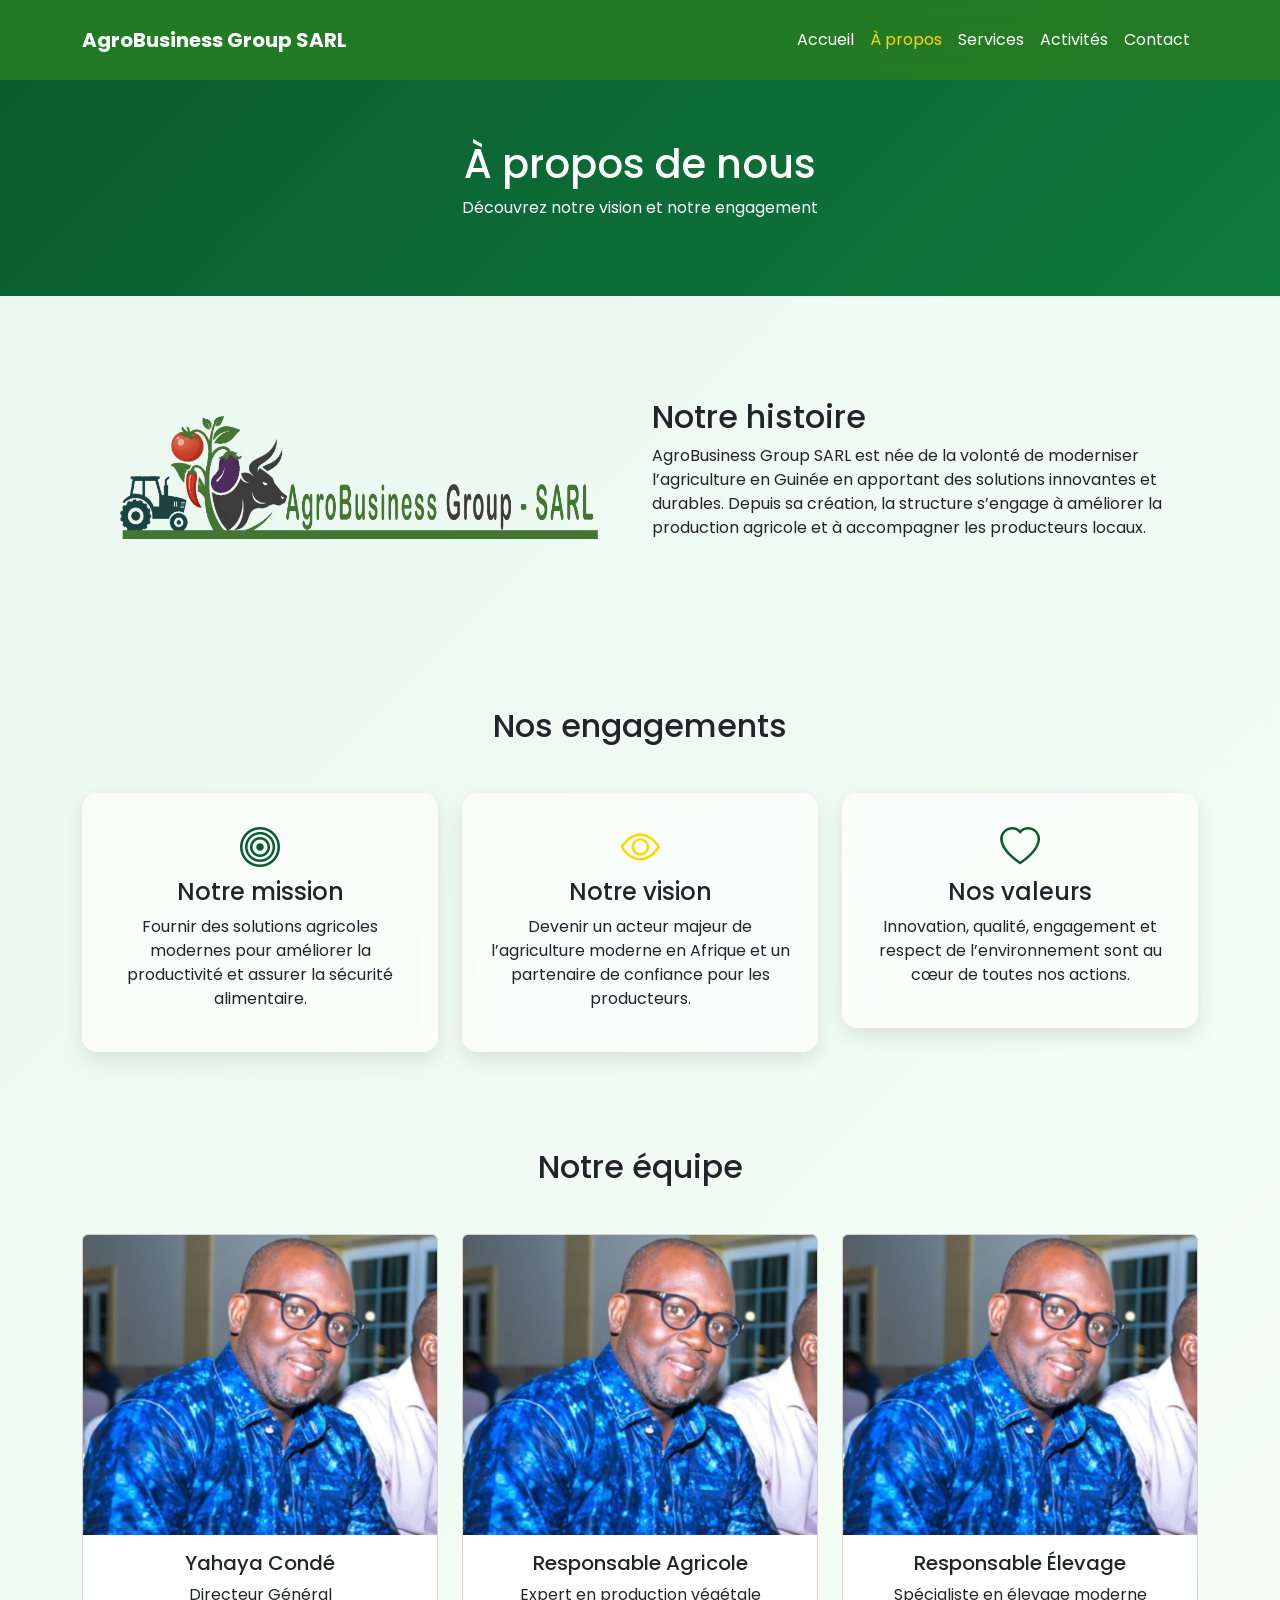
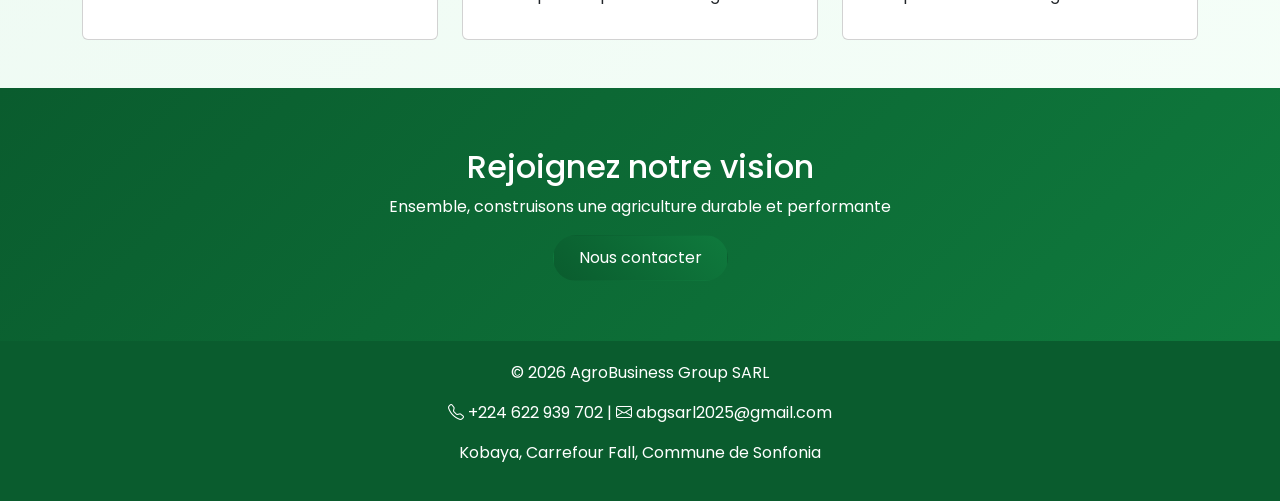
==== about.html @ b9b8d91e "Premier commit" ====
<!DOCTYPE html>
<html lang="fr">
<head>
    <meta charset="UTF-8">
    <meta name="viewport" content="width=device-width, initial-scale=1.0">
    <title>À propos - AgroBusiness Group SARL</title>

    <!-- Bootstrap -->
    <link href="https://cdn.jsdelivr.net/npm/bootstrap@5.3.3/dist/css/bootstrap.min.css" rel="stylesheet">

    <!-- Bootstrap Icons -->
    <link href="https://cdn.jsdelivr.net/npm/bootstrap-icons@1.11.3/font/bootstrap-icons.css" rel="stylesheet">

    <!-- Font -->
    <link href="https://fonts.googleapis.com/css2?family=Poppins&display=swap" rel="stylesheet">

    <!-- CSS -->
    <link rel="stylesheet" href="css/style.css">
</head>

<body class="bg-light-green">

<!-- navbar -->
<nav class="navbar navbar-expand-lg fixed-top navbar-custom">
    <div class="container">

        <a class="navbar-brand fw-bold text-white" href="index.html">
            AgroBusiness Group SARL
        </a>

        <button class="navbar-toggler" type="button" data-bs-toggle="collapse" data-bs-target="#menu">
            <span class="navbar-toggler-icon"></span>
        </button>

        <div class="collapse navbar-collapse" id="menu">
            <ul class="navbar-nav ms-auto">

                <li class="nav-item">
                    <a class="nav-link" href="index.html">Accueil</a>
                </li>

                <li class="nav-item">
                    <a class="nav-link active" href="about.html">À propos</a>
                </li>

                <li class="nav-item">
                    <a class="nav-link" href="services.html">Services</a>
                </li>

                <li class="nav-item">
                    <a class="nav-link" href="activities.html">Activités</a>
                </li>

                <li class="nav-item">
                    <a class="nav-link" href="contact.html">Contact</a>
                </li>

            </ul>
        </div>

    </div>
</nav>

<!-- main -->
<main>

    <!-- header -->
    <section class="page-header text-center">

        <h1>À propos de nous</h1>
        <p>Découvrez notre vision et notre engagement</p>

    </section>

    <!-- histoire -->
    <section class="container py-5">

        <div class="row align-items-center">

            <div class="col-md-6">
                <img src="assets/images/about.png" class="img-fluid rounded" alt="">
            </div>

            <div class="col-md-6">
                <h2>Notre histoire</h2>
                <p>
                    AgroBusiness Group SARL est née de la volonté de moderniser l’agriculture
                    en Guinée en apportant des solutions innovantes et durables.
                    Depuis sa création, la structure s’engage à améliorer la production agricole
                    et à accompagner les producteurs locaux.
                </p>
            </div>

        </div>

    </section>

    <!-- mission vision valeurs -->
    <section class="container py-5 text-center">

        <h2 class="mb-5">Nos engagements</h2>

        <div class="row">

            <div class="col-md-4">
                <div class="custom-card">
                    <i class="bi bi-bullseye icon-green"></i>
                    <h4>Notre mission</h4>
                    <p>
                        Fournir des solutions agricoles modernes pour améliorer la productivité
                        et assurer la sécurité alimentaire.
                    </p>
                </div>
            </div>

            <div class="col-md-4">
                <div class="custom-card">
                    <i class="bi bi-eye icon-yellow"></i>
                    <h4>Notre vision</h4>
                    <p>
                        Devenir un acteur majeur de l’agriculture moderne en Afrique
                        et un partenaire de confiance pour les producteurs.
                    </p>
                </div>
            </div>

            <div class="col-md-4">
                <div class="custom-card">
                    <i class="bi bi-heart icon-green"></i>
                    <h4>Nos valeurs</h4>
                    <p>
                        Innovation, qualité, engagement et respect de l’environnement
                        sont au cœur de toutes nos actions.
                    </p>
                </div>
            </div>

        </div>

    </section>

    <!-- equipe -->
    <section class="container py-5">

        <h2 class="text-center mb-5">Notre équipe</h2>

        <div class="row text-center">

            <div class="col-md-4">
                <div class="card team-card">
                    <img src="assets/images/directeur.jpg" class="card-img-top" alt="">
                    <div class="card-body">
                        <h5>Yahaya Condé</h5>
                        <p>Directeur Général</p>
                    </div>
                </div>
            </div>

            <div class="col-md-4">
                <div class="card team-card">
                    <img src="assets/images/equipe1.jpg" class="card-img-top" alt="">
                    <div class="card-body">
                        <h5>Responsable Agricole</h5>
                        <p>Expert en production végétale</p>
                    </div>
                </div>
            </div>

            <div class="col-md-4">
                <div class="card team-card">
                    <img src="assets/images/equipe2.jpg" class="card-img-top" alt="">
                    <div class="card-body">
                        <h5>Responsable Élevage</h5>
                        <p>Spécialiste en élevage moderne</p>
                    </div>
                </div>
            </div>

        </div>

    </section>

    <!-- call to action -->
    <section class="cta-section text-center">

        <h2>Rejoignez notre vision</h2>
        <p>Ensemble, construisons une agriculture durable et performante</p>

        <a href="contact.html" class="btn btn-custom">Nous contacter</a>

    </section>

</main>

<!-- footer -->
<footer class="footer-custom text-center">

    <p>© 2026 AgroBusiness Group SARL</p>

    <p>
        <i class="bi bi-telephone"></i> +224 622 939 702 |
        <i class="bi bi-envelope"></i> abgsarl2025@gmail.com
    </p>

    <p>Kobaya, Carrefour Fall, Commune de Sonfonia</p>

</footer>

<!-- Bootstrap JS -->
<script src="https://cdn.jsdelivr.net/npm/bootstrap@5.3.3/dist/js/bootstrap.bundle.min.js"></script>

<script src="js/script.js"></script>

</body>
</html>
---- css/style.css ----
/* reset simple */
* {
    margin: 0;
    padding: 0;
    box-sizing: border-box;
}

body {
    font-family: 'Poppins', sans-serif;
}

/* fond global */
.bg-light-green {
    background: linear-gradient(135deg, #e9f7ef, #f6fff9);
}

/* navbar */
.navbar-custom {
    background: linear-gradient(180deg, #0a5c2e, #0f7a3d);
    backdrop-filter: blur(10px);
    transition: 0.3s;
    padding: 20px;
}

.navbar-custom .nav-link {
    color: #fff;
    transition: 0.3s;
}

.navbar-custom .nav-link:hover {
    color: #ffd700;
}

.navbar-custom .nav-link.active {
    color: #ffd700;
}

/* hero */
.hero {
    position: relative;
    height: 100vh;
    overflow: hidden;
}

.hero video {
    position: absolute;
    width: 100%;
    height: 100%;
    object-fit: cover;
}

.hero-overlay {
    position: absolute;
    width: 100%;
    height: 100%;
    background: rgba(0, 0, 0, 0.5);
}

.hero-content {
    position: relative;
    top: 50%;
    transform: translateY(-50%);
    z-index: 2;
}

.hero h1 {
    font-size: 3rem;
    font-weight: bold;
}

.hero p {
    font-size: 1.2rem;
}

/* titres */
.section-title {
    color: #0a5c2e;
    font-weight: bold;
}

/* cartes glass */
.custom-card {
    background: rgba(255, 255, 255, 0.6);
    backdrop-filter: blur(10px);
    padding: 25px;
    border-radius: 15px;
    transition: 0.4s;
    box-shadow: 0 8px 20px rgba(0,0,0,0.1);
}

.custom-card:hover {
    transform: translateY(-10px);
    box-shadow: 0 15px 30px rgba(0,0,0,0.2);
}

/* icônes */
.icon-green {
    font-size: 40px;
    color: #0a5c2e;
}

.icon-yellow {
    font-size: 40px;
    color: #ffd700;
}

/* produits */
.product-card {
    overflow: hidden;
    border: none;
    transition: 0.4s;
}

.product-card img {
    transition: 0.4s;
}

.product-card:hover img {
    transform: scale(1.1);
}

/* activités */
.activity-card {
    position: relative;
    overflow: hidden;
    border-radius: 15px;
}

.activity-card img {
    width: 100%;
    height: 300px;
    object-fit: cover;
    transition: 0.5s;
}

.activity-card.large img {
    height: 400px;
}

.activity-card:hover img {
    transform: scale(1.2);
}

.activity-card .overlay {
    position: absolute;
    bottom: 0;
    width: 100%;
    padding: 20px;
    background: linear-gradient(transparent, rgba(0,0,0,0.8));
    color: #fff;
    opacity: 0;
    transition: 0.4s;
}

.activity-card:hover .overlay {
    opacity: 1;
}

/* team */
.team-card img {
    height: 300px;
    object-fit: cover;
}

/* formulaire */
.contact-form {
    background: rgba(255,255,255,0.7);
    padding: 30px;
    border-radius: 15px;
    backdrop-filter: blur(10px);
}

.contact-info {
    background: rgba(255,255,255,0.7);
    padding: 30px;
    border-radius: 15px;
    backdrop-filter: blur(10px);
}

/* inputs */
.form-control {
    border-radius: 10px;
    border: 1px solid #ddd;
}

.form-control:focus {
    border-color: #0a5c2e;
    box-shadow: 0 0 10px rgba(10,92,46,0.2);
}

/* boutons */
.btn-custom {
    background: linear-gradient(45deg, #0a5c2e, #0f7a3d);
    color: #fff;
    border-radius: 30px;
    padding: 10px 25px;
    transition: 0.3s;
}

.btn-custom:hover {
    background: linear-gradient(45deg, #ffd700, #ffcc00);
    color: #000;
}

/* section CTA */
.cta-section {
    background: linear-gradient(135deg, #0a5c2e, #0f7a3d);
    color: #fff;
    padding: 60px 20px;
}

/* footer */
.footer-custom {
    background: #0a5c2e;
    color: #fff;
    padding: 20px;
}

/* page header */
.page-header {
    margin-top: 80px;
    padding: 60px 20px;
    background: linear-gradient(135deg, #0a5c2e, #0f7a3d);
    color: white;
}

/* map */
.map-container iframe {
    border-radius: 15px;
}

/* animations */
.custom-card,
.product-card,
.activity-card,
.team-card {
    opacity: 0;
    transform: translateY(30px);
    animation: fadeUp 1s forwards;
}

@keyframes fadeUp {
    to {
        opacity: 1;
        transform: translateY(0);
    }
}
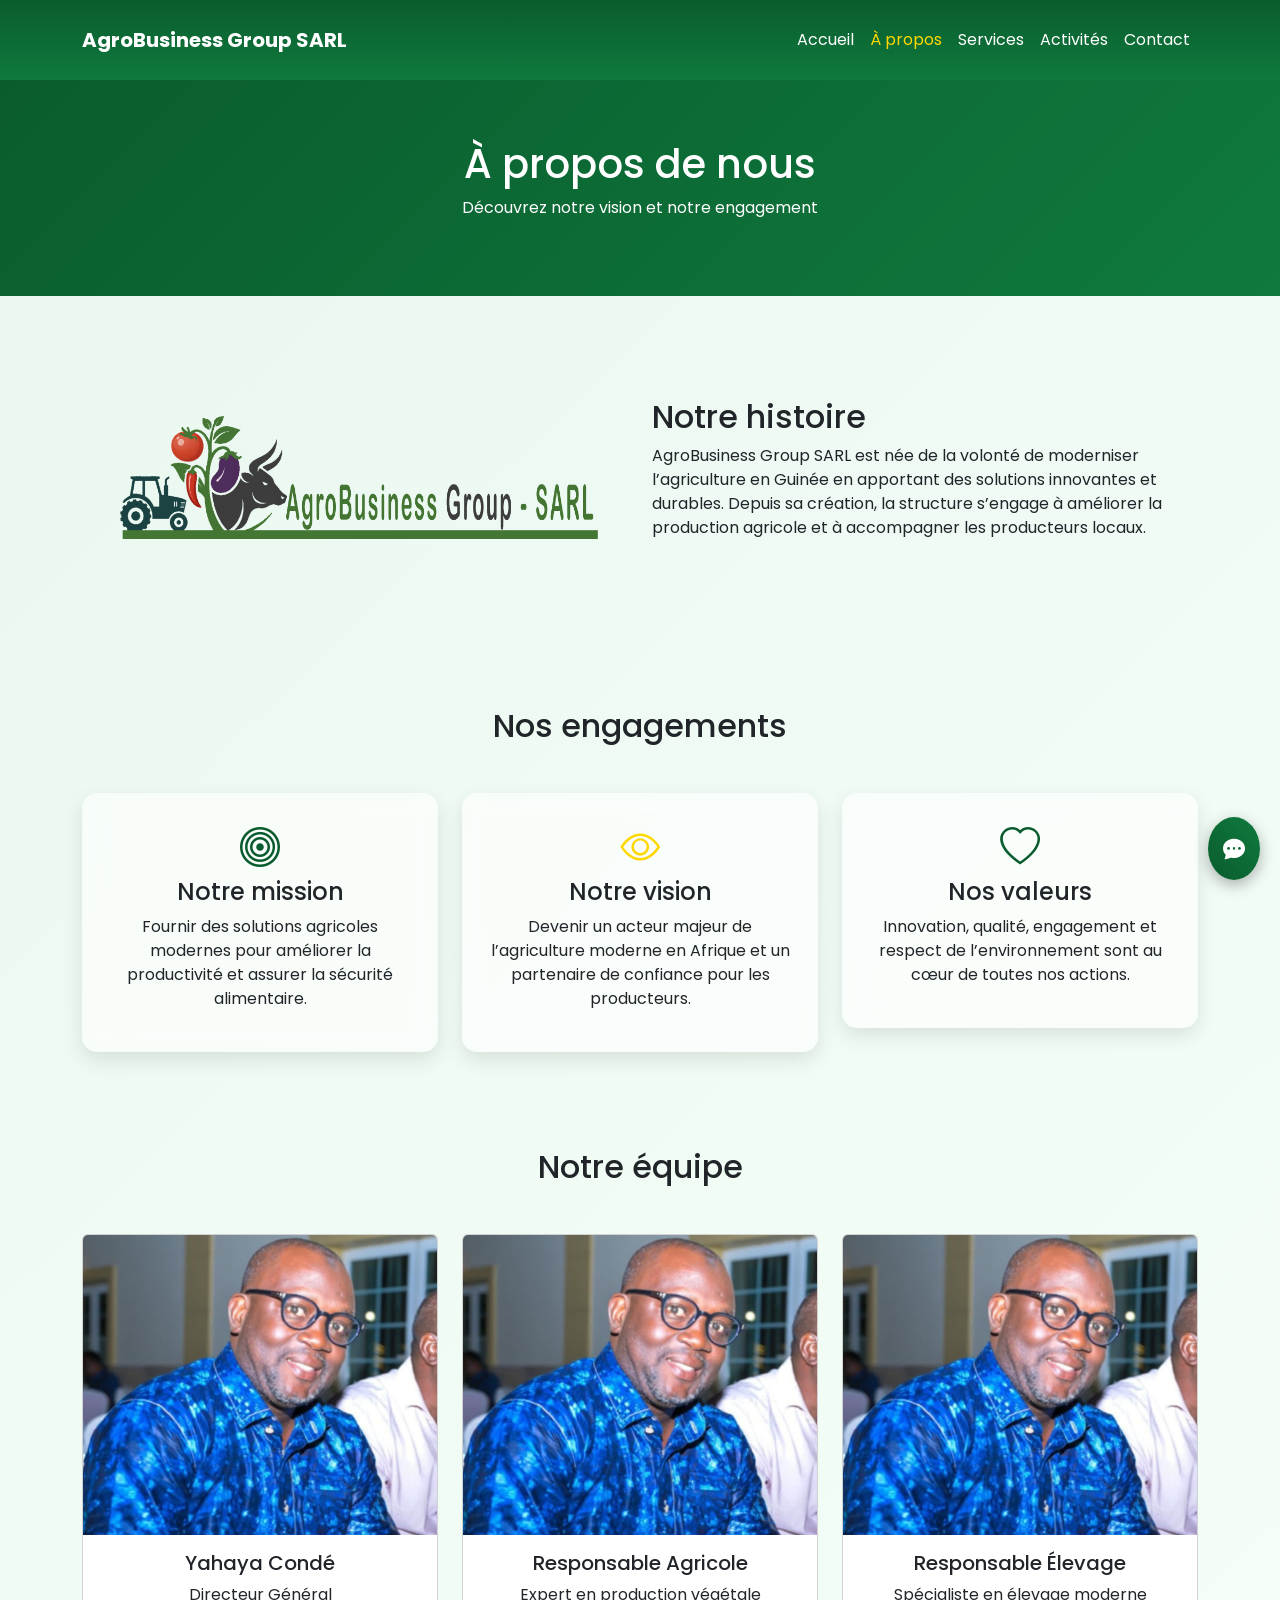
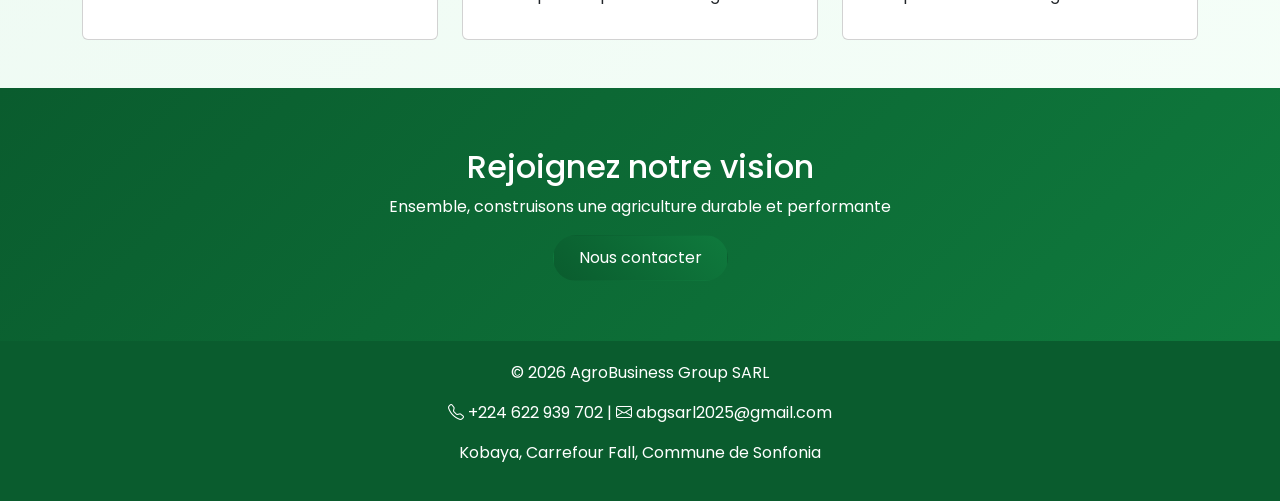
==== commit 4ab5831f: "Modification de chatboot" ====
--- a/about.html
+++ b/about.html
@@ -190,6 +190,35 @@
 
     </section>
 
+    <!-- assistant IA -->
+<div class="chatbot-container">
+
+    <div class="chatbot-icon" onclick="toggleChat()">
+        <i class="bi bi-chat-dots-fill"></i>
+    </div>
+
+    <div class="chatbox" id="chatbox">
+
+        <div class="chat-header">
+            Assistant AgroBusiness
+            <span onclick="toggleChat()">✖</span>
+        </div>
+
+        <div class="chat-body" id="chat-body">
+            <div class="bot-message">
+                Bonjour 👋 Comment puis-je vous aider ?
+            </div>
+        </div>
+
+        <div class="chat-footer">
+            <input type="text" id="user-input" placeholder="Votre question...">
+            <button onclick="sendMessage()">➤</button>
+        </div>
+
+    </div>
+
+</div>
+
 </main>
 
 <!-- footer -->
--- a/css/style.css
+++ b/css/style.css
@@ -244,4 +244,93 @@
         opacity: 1;
         transform: translateY(0);
     }
+}
+
+/* mobile */
+@media (max-width: 768px) {
+    #navbar-brand {
+        font-size: 1rem;
+    }
+}
+
+
+
+/* chatbot */
+.chatbot-container {
+    position: fixed;
+    bottom: 20px;
+    right: 20px;
+    z-index: 999;
+}
+
+.chatbot-icon {
+    background: linear-gradient(45deg, #0a5c2e, #0f7a3d);
+    color: white;
+    font-size: 22px;
+    padding: 15px;
+    border-radius: 50%;
+    cursor: pointer;
+    box-shadow: 0 5px 15px rgba(0,0,0,0.3);
+}
+
+/* chatbox */
+.chatbox {
+    width: 300px;
+    height: 400px;
+    background: white;
+    border-radius: 15px;
+    display: none;
+    flex-direction: column;
+    overflow: hidden;
+    margin-bottom: 10px;
+}
+
+/* header */
+.chat-header {
+    background: #0a5c2e;
+    color: white;
+    padding: 10px;
+    display: flex;
+    justify-content: space-between;
+}
+
+/* body */
+.chat-body {
+    flex: 1;
+    padding: 10px;
+    overflow-y: auto;
+}
+
+/* messages */
+.bot-message {
+    background: #e9f7ef;
+    padding: 8px;
+    border-radius: 10px;
+    margin-bottom: 5px;
+}
+
+.user-message {
+    background: #d1e7dd;
+    padding: 8px;
+    border-radius: 10px;
+    margin-bottom: 5px;
+    text-align: right;
+}
+
+/* footer */
+.chat-footer {
+    display: flex;
+}
+
+.chat-footer input {
+    flex: 1;
+    border: none;
+    padding: 10px;
+}
+
+.chat-footer button {
+    background: #0a5c2e;
+    color: white;
+    border: none;
+    padding: 10px;
 }
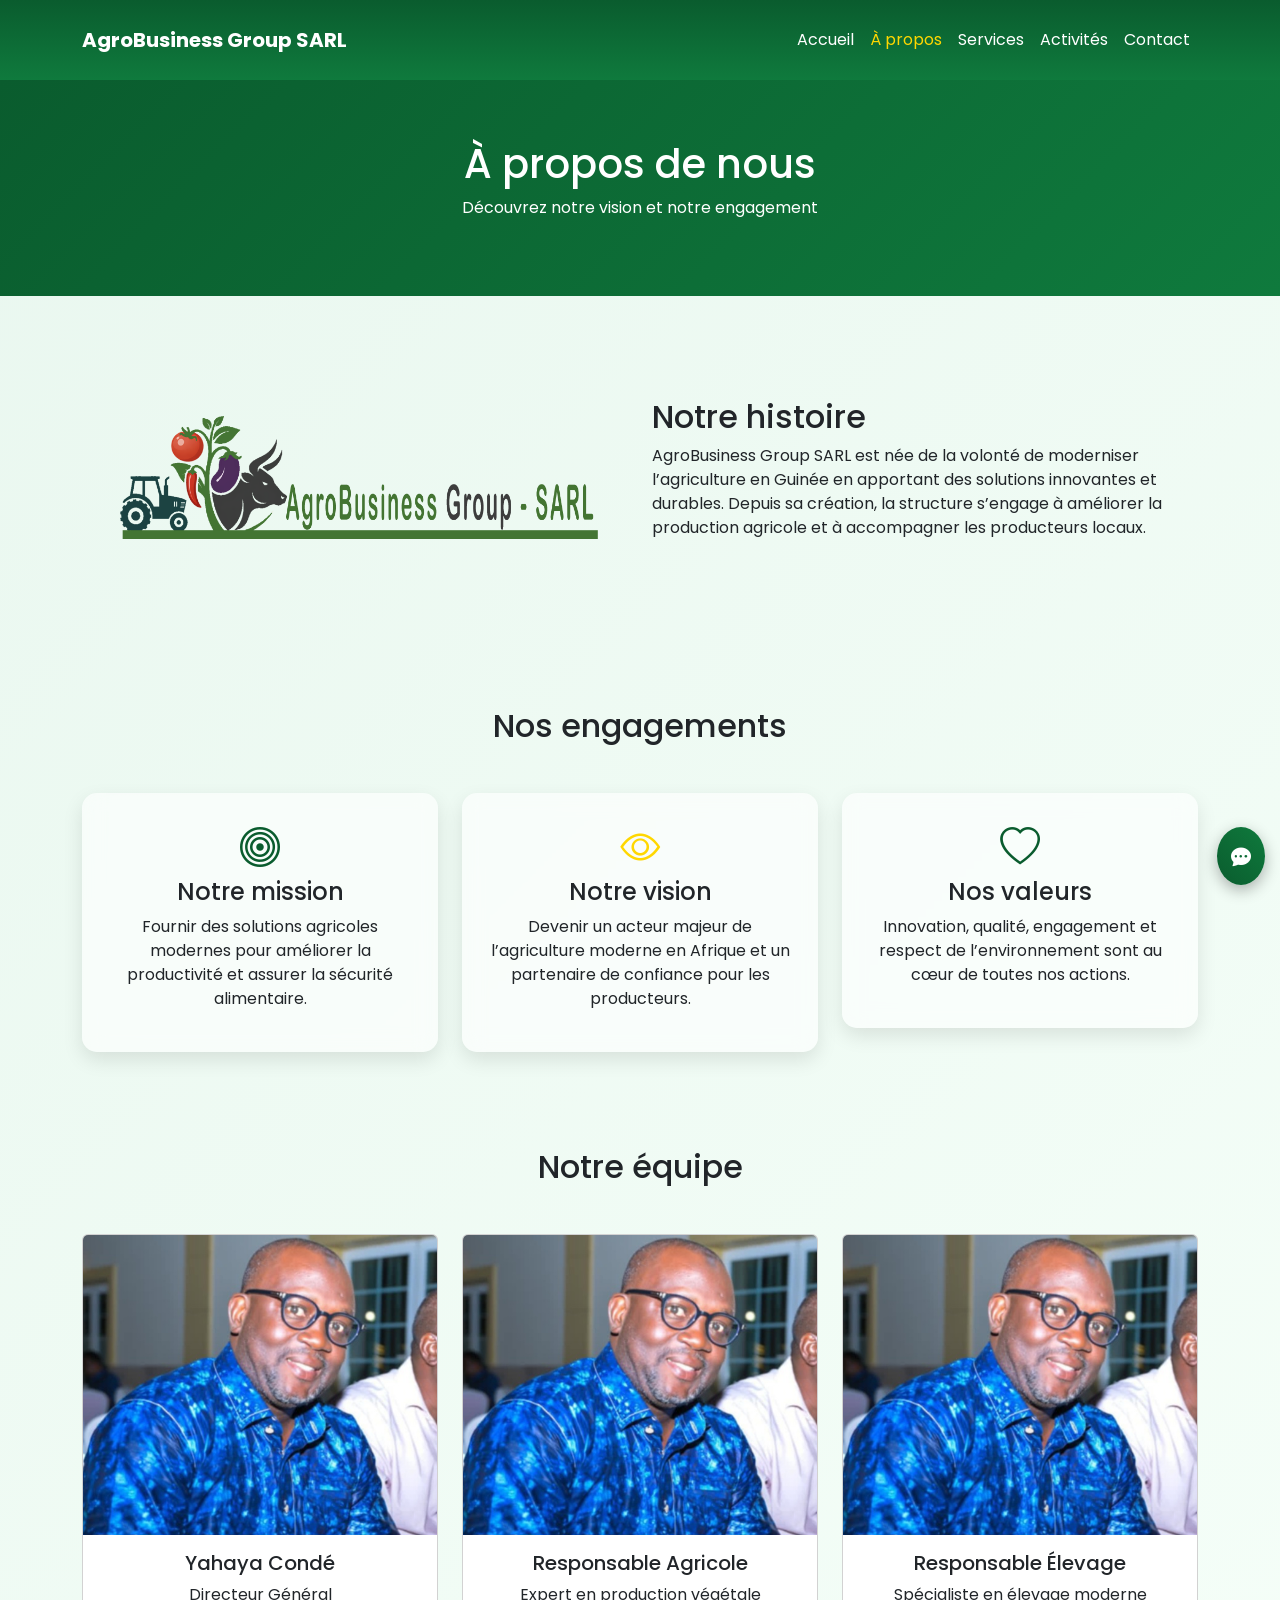
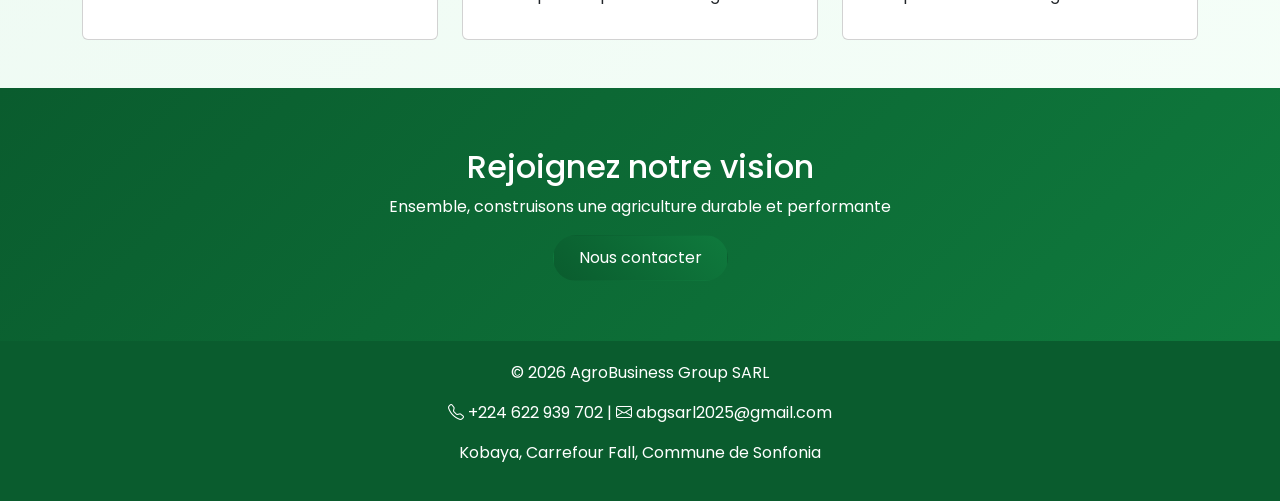
==== commit c791681f: "Modification de chatboot" ====
--- a/about.html
+++ b/about.html
@@ -24,7 +24,7 @@
 <nav class="navbar navbar-expand-lg fixed-top navbar-custom">
     <div class="container">
 
-        <a class="navbar-brand fw-bold text-white" href="index.html">
+        <a class="navbar-brand fw-bold text-white" href="index.html" id="navbar-brand">
             AgroBusiness Group SARL
         </a>
 
--- a/css/style.css
+++ b/css/style.css
@@ -255,19 +255,20 @@
 
 
 
-/* chatbot */
+/* conteneur */
 .chatbot-container {
     position: fixed;
-    bottom: 20px;
-    right: 20px;
+    bottom: 15px;
+    right: 15px;
     z-index: 999;
 }
 
+/* bouton */
 .chatbot-icon {
     background: linear-gradient(45deg, #0a5c2e, #0f7a3d);
     color: white;
-    font-size: 22px;
-    padding: 15px;
+    font-size: 20px;
+    padding: 14px;
     border-radius: 50%;
     cursor: pointer;
     box-shadow: 0 5px 15px rgba(0,0,0,0.3);
@@ -275,23 +276,27 @@
 
 /* chatbox */
 .chatbox {
-    width: 300px;
-    height: 400px;
+    position: absolute;
+    bottom: 60px;
+    right: 0;
+    width: 320px;
+    height: 420px;
     background: white;
     border-radius: 15px;
     display: none;
     flex-direction: column;
     overflow: hidden;
-    margin-bottom: 10px;
+    box-shadow: 0 10px 25px rgba(0,0,0,0.2);
 }
 
 /* header */
 .chat-header {
     background: #0a5c2e;
     color: white;
-    padding: 10px;
+    padding: 12px;
     display: flex;
     justify-content: space-between;
+    font-size: 14px;
 }
 
 /* body */
@@ -299,6 +304,7 @@
     flex: 1;
     padding: 10px;
     overflow-y: auto;
+    font-size: 14px;
 }
 
 /* messages */
@@ -307,6 +313,7 @@
     padding: 8px;
     border-radius: 10px;
     margin-bottom: 5px;
+    max-width: 80%;
 }
 
 .user-message {
@@ -315,22 +322,63 @@
     border-radius: 10px;
     margin-bottom: 5px;
     text-align: right;
+    margin-left: auto;
+    max-width: 80%;
 }
 
 /* footer */
 .chat-footer {
     display: flex;
+    border-top: 1px solid #ddd;
 }
 
 .chat-footer input {
     flex: 1;
     border: none;
     padding: 10px;
+    font-size: 14px;
 }
 
 .chat-footer button {
     background: #0a5c2e;
     color: white;
     border: none;
-    padding: 10px;
+    padding: 10px 15px;
+}
+
+/* 📱 MOBILE */
+@media (max-width: 768px) {
+
+    .chatbox {
+        width: 90vw;
+        height: 70vh;
+        right: 5%;
+        bottom: 70px;
+        border-radius: 12px;
+    }
+
+    .chatbot-icon {
+        padding: 12px;
+        font-size: 18px;
+    }
+
+}
+
+/* 📱 PETITS TELEPHONES */
+@media (max-width: 480px) {
+
+    .chatbox {
+        width: 95vw;
+        height: 75vh;
+        right: 2.5%;
+    }
+
+    .chat-header {
+        font-size: 13px;
+    }
+
+    .chat-body {
+        font-size: 13px;
+    }
+
 }
